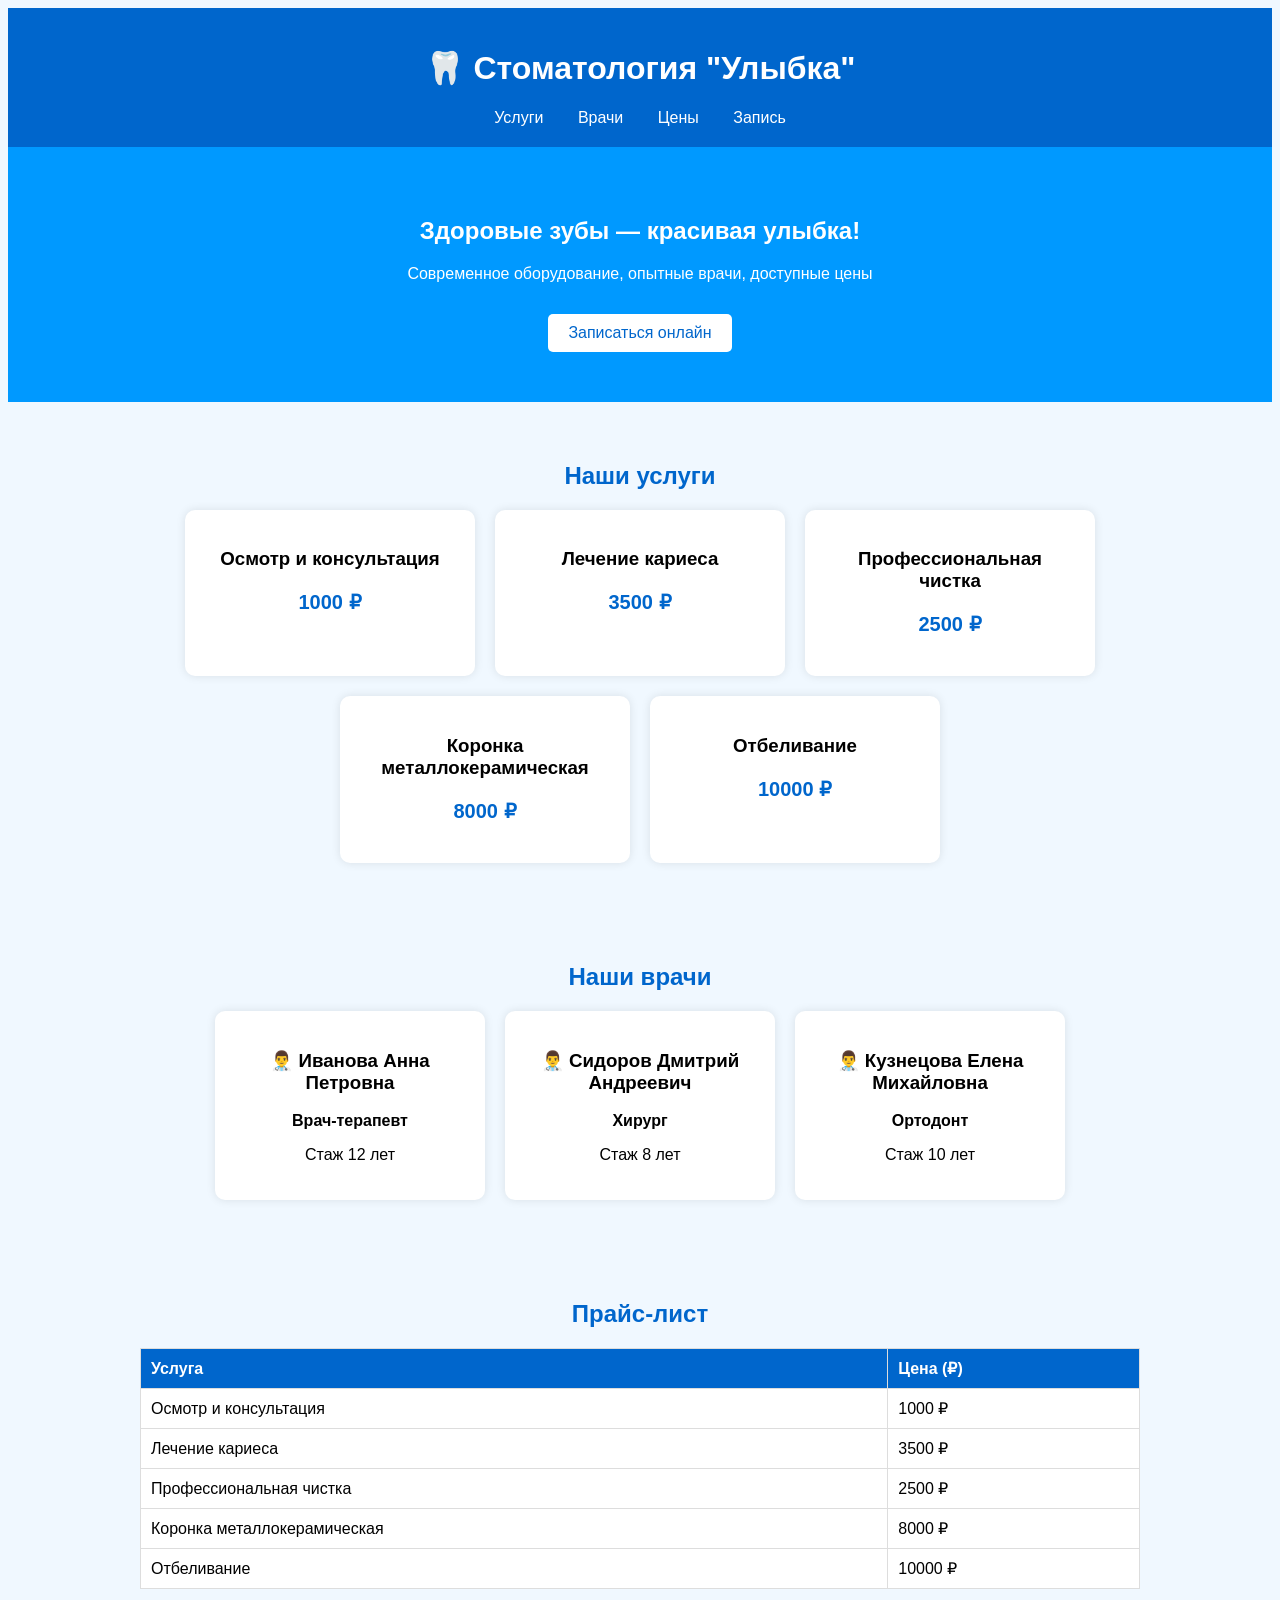
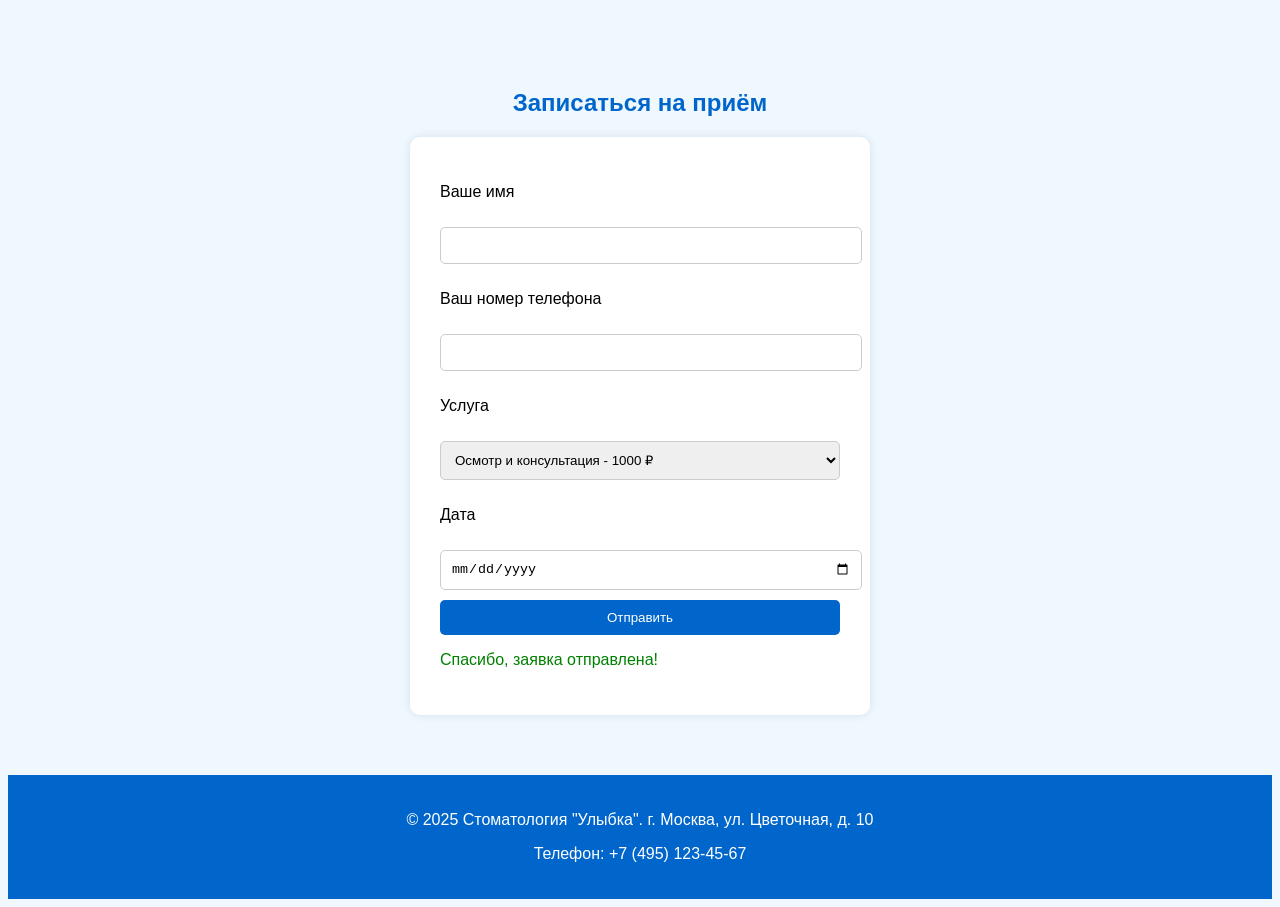
==== index.html @ d26b332f "Rename в.html to index.html" ====
<!DOCTYPE html>
<html lang="ru">
<head>
    <meta charset="UTF-8">
    <title>Стоматология Улыбка</title>
    <link rel="stylesheet" href="в.css">
</head>
<body>
<div class="header">
    <h1>🦷 Стоматология "Улыбка"</h1>
    <div class="nav">
        <a href="#servicesBlock">Услуги</a>
        <a href="#doctorsBlock">Врачи</a>
        <a href="#priceBlock">Цены</a>
        <a href="#formBlock">Запись</a>
    </div>
</div>
<div class="h">
    <h2>Здоровые зубы — красивая улыбка!</h2>
    <p>Современное оборудование, опытные врачи, доступные цены</p>
    <a href="#formBlock" class="b">Записаться онлайн</a>
</div>
<div id="servicesBlock" class="block">
    <h2>Наши услуги</h2>
    <div id="servicesContainer" class="services-box"></div>
</div>
<div id="doctorsBlock" class="block">
    <h2>Наши врачи</h2>
    <div id="doctorsContainer" class="doctors-box"></div>
</div>
<div id="priceBlock" class="block">
    <h2>Прайс-лист</h2>
    <table class="price-table">
        <thead>
            <tr><th>Услуга</th><th>Цена (₽)</th></tr>
        </thead>
        <tbody id="priceTable"></tbody>
    </table>
</div>
<div id="formBlock" class="block">
    <h2>Записаться на приём</h2>
    <div class="form-box">
    <form id="appointmentForm">
        <p>Ваше имя</p>
        <input type="text" id="name">
        <p>Ваш номер телефона</p>
        <input type="tel" id="phone">
        <p>Услуга</p>
        <select id="serviceSelect"></select>
        <p>Дата</p>
        <input type="date" id="date">
        <button type="button" onclick="sps()">Отправить</button>
        <p id="formMessage"></p>
    </form>
</div>
</div>
<div class="footer">
    <p>© 2025 Стоматология "Улыбка". г. Москва, ул. Цветочная, д. 10</p>
    <p>Телефон: +7 (495) 123-45-67</p>
</div>

<script src="в.js"></script>
</body>
</html>
---- в.css ----
body {
    font-family: Arial, sans-serif;
    background-color: #f0f8ff;
    }


.header {
    background-color: #0066cc;
    color: white;
    padding: 20px;
    text-align: center;
    }

.nav {
    margin-top: 10px;
    }

.nav a {
    color: white;
    text-decoration: none;
    margin: 0 15px;
    }
.h {
    background-color: #0099ff;
    color: white;
    text-align: center;
    padding: 50px;
    }
.b {
    background-color: white;
    color: #0066cc;
    padding: 10px 20px;
    text-decoration: none;
    border-radius: 5px;
    display: inline-block;
    margin-top: 15px;
    }
.block {
    padding: 40px;
    max-width: 1000px;
    margin: 0 auto;
    }

.block h2 {
    color: #0066cc;
    text-align: center;
    margin-bottom: 20px;
    }
.services-box {
    display: flex;
    flex-wrap: wrap;
    gap: 20px;
    justify-content: center;
    }

.service {
    background-color: white;
    border-radius: 10px;
    padding: 20px;
    width: 250px;
    text-align: center;
    box-shadow: 0 0 10px rgba(0,0,0,0.1);
    }

.price {
    color: #0066cc;
    font-weight: bold;
    font-size: 20px;
    }

.doctors-box {
    display: flex;
    flex-wrap: wrap;
    gap: 20px;
    justify-content: center;
    }
.doctor {
    background-color: white;
    border-radius: 10px;
    padding: 20px;
    width: 230px;
    text-align: center;
    box-shadow: 0 0 10px rgba(0,0,0,0.1);
    }
.form-box {
    background-color: white;
    padding: 30px;
    border-radius: 10px;
    max-width: 400px;
    margin: 0 auto;
    box-shadow: 0 0 10px rgba(0,0,0,0.1);
    }
input, select {
    width: 100%;
    padding: 10px;
    margin: 10px 0;
    border: 1px solid #ccc;
    border-radius: 5px;
     }
button {
    background-color: #0066cc;
    color: white;
    padding: 10px;
    border: none;
    border-radius: 5px;
    width: 100%;
    cursor: pointer;
    }
.price-table {
        width: 100%;
        background-color: white;
        border-collapse: collapse;
    }

.price-table th, .price-table td {
    padding: 10px;
    border: 1px solid #ddd;
    text-align: left;
    }

.price-table th {
    background-color: #0066cc;
    color: white;
    }

.footer {
    background-color: #0066cc;
    color: white;
    text-align: center;
    padding: 20px;
     margin-top: 20px;
    }
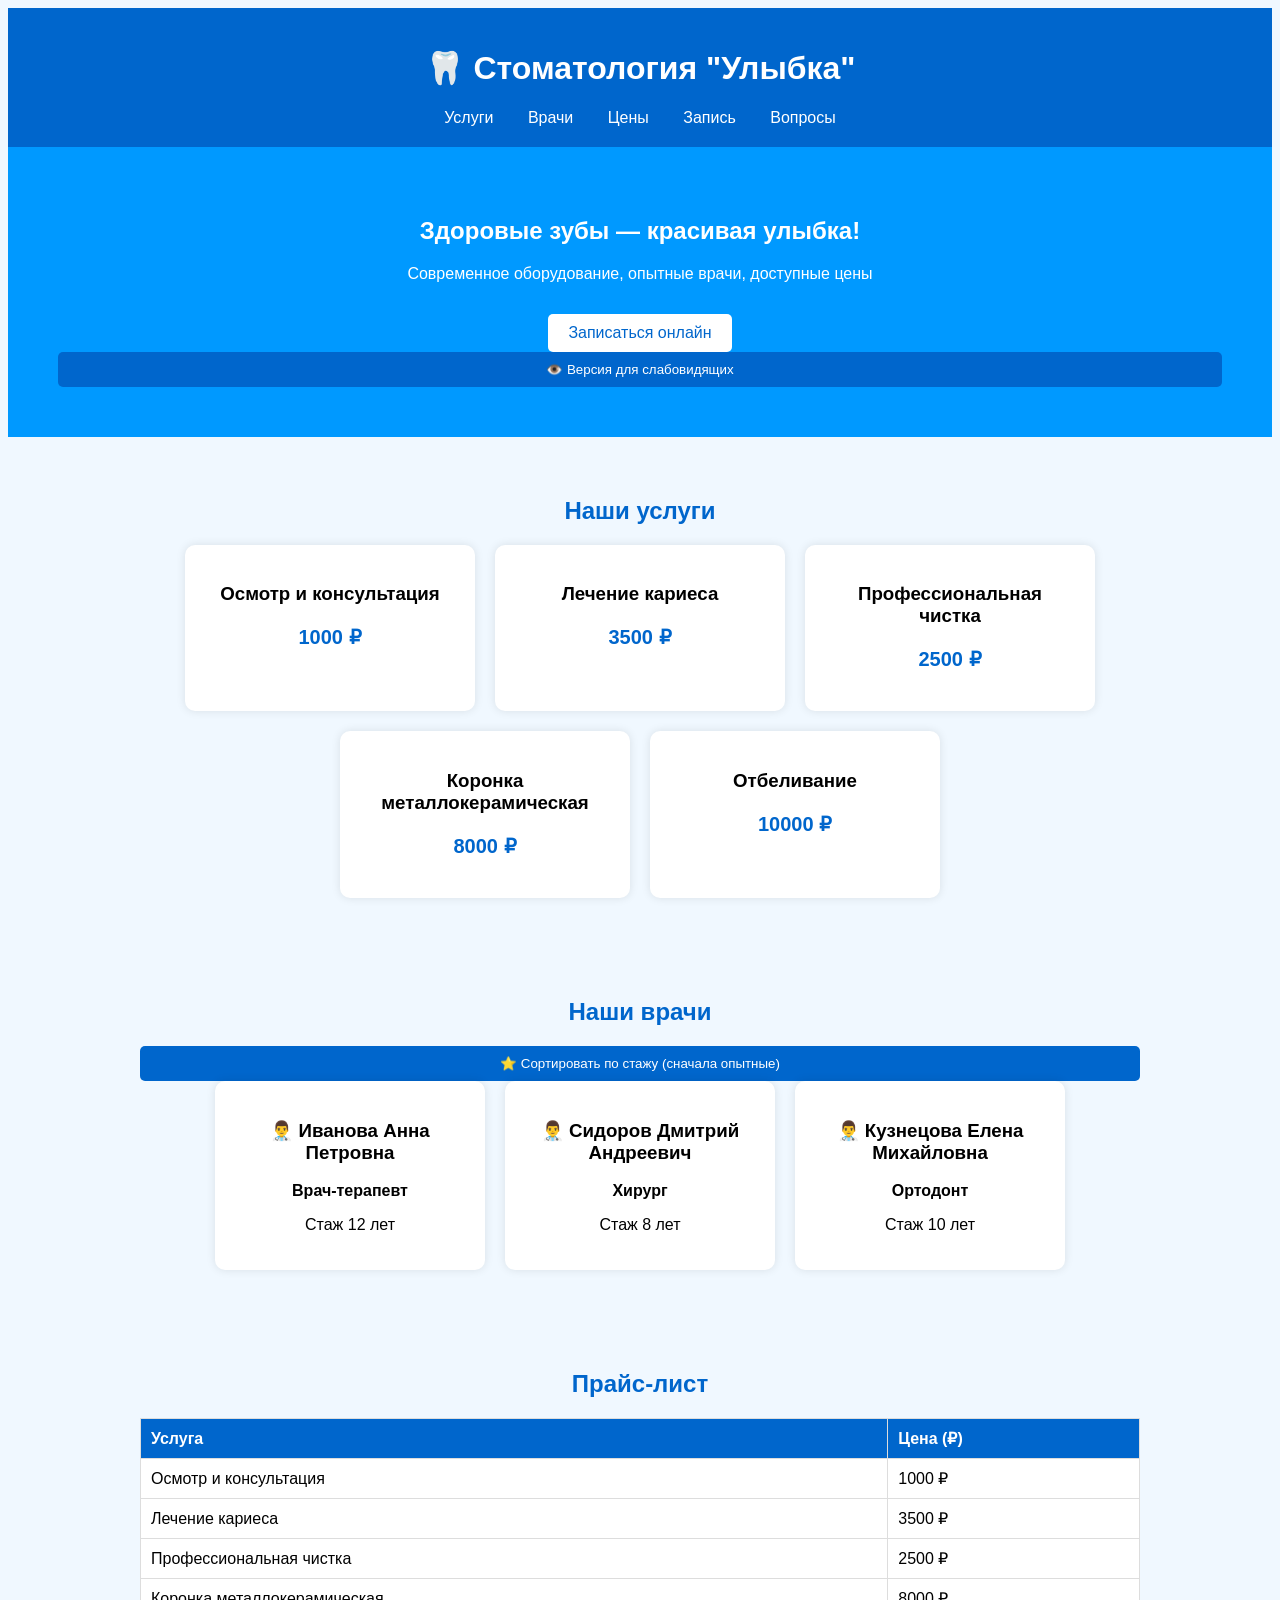
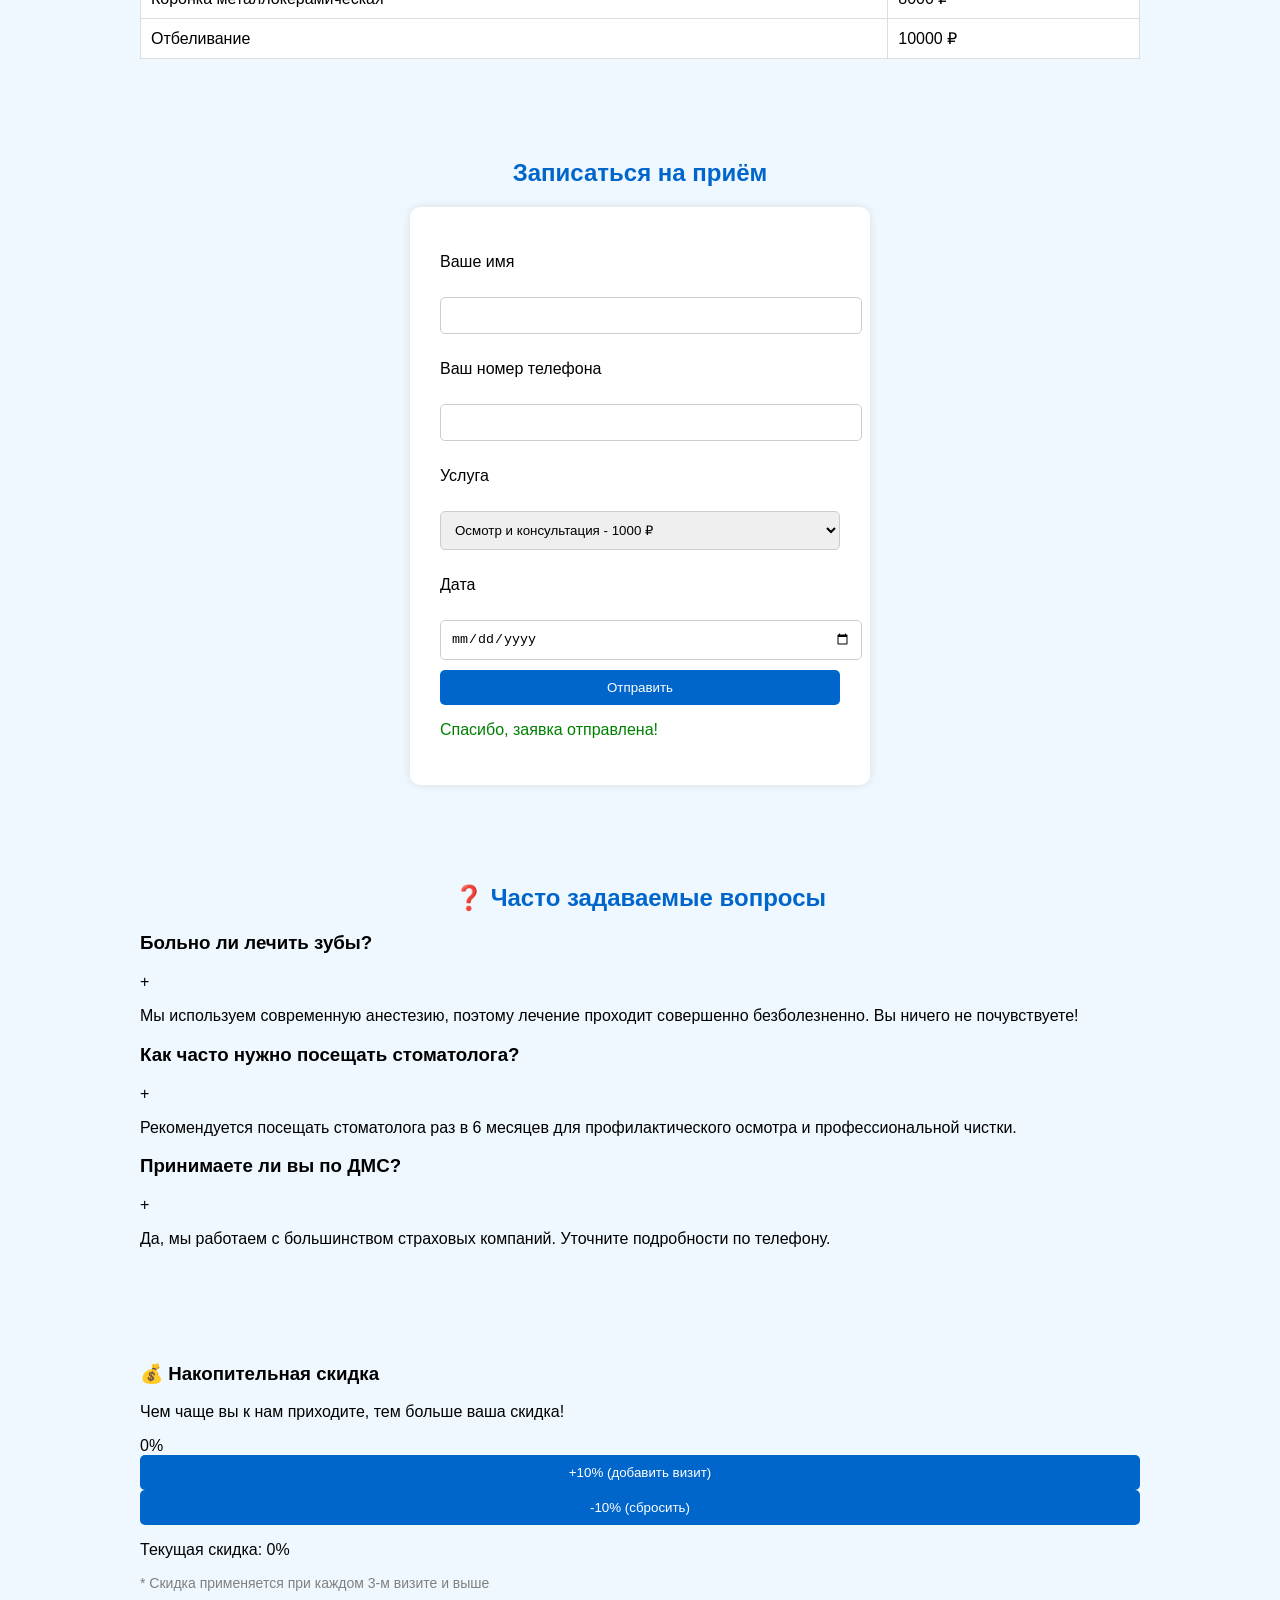
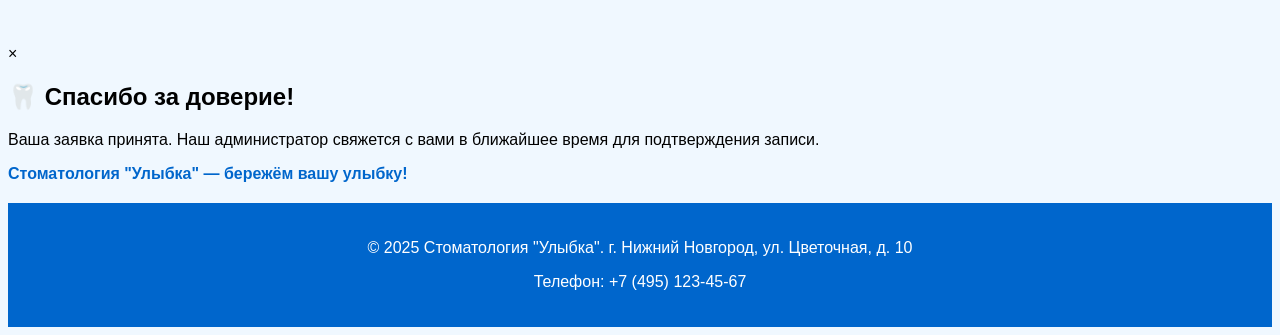
==== commit 6a1f1499: "Update index.html" ====
--- a/index.html
+++ b/index.html
@@ -13,21 +13,30 @@
         <a href="#doctorsBlock">Врачи</a>
         <a href="#priceBlock">Цены</a>
         <a href="#formBlock">Запись</a>
+        <a href="#faqBlock">Вопросы</a>
     </div>
 </div>
 <div class="h">
-    <h2>Здоровые зубы — красивая улыбка!</h2>
+    <h2 id="heroTitle" class="animated-title">Здоровые зубы — красивая улыбка!</h2>
     <p>Современное оборудование, опытные врачи, доступные цены</p>
     <a href="#formBlock" class="b">Записаться онлайн</a>
+    <br>
+    <button id="visionModeBtn" class="vision-btn">👁️ Версия для слабовидящих</button>
 </div>
+
 <div id="servicesBlock" class="block">
     <h2>Наши услуги</h2>
     <div id="servicesContainer" class="services-box"></div>
 </div>
+
 <div id="doctorsBlock" class="block">
     <h2>Наши врачи</h2>
+    <div style="text-align: center;">
+        <button id="sortDoctorsBtn" class="sort-btn">⭐ Сортировать по стажу (сначала опытные)</button>
+    </div>
     <div id="doctorsContainer" class="doctors-box"></div>
 </div>
+
 <div id="priceBlock" class="block">
     <h2>Прайс-лист</h2>
     <table class="price-table">
@@ -37,26 +46,86 @@
         <tbody id="priceTable"></tbody>
     </table>
 </div>
+
 <div id="formBlock" class="block">
     <h2>Записаться на приём</h2>
     <div class="form-box">
-    <form id="appointmentForm">
-        <p>Ваше имя</p>
-        <input type="text" id="name">
-        <p>Ваш номер телефона</p>
-        <input type="tel" id="phone">
-        <p>Услуга</p>
-        <select id="serviceSelect"></select>
-        <p>Дата</p>
-        <input type="date" id="date">
-        <button type="button" onclick="sps()">Отправить</button>
-        <p id="formMessage"></p>
-    </form>
+        <form id="appointmentForm">
+            <p>Ваше имя</p>
+            <input type="text" id="name">
+            <p>Ваш номер телефона</p>
+            <input type="tel" id="phone">
+            <p>Услуга</p>
+            <select id="serviceSelect"></select>
+            <p>Дата</p>
+            <input type="date" id="date">
+            <button type="button" id="submitBtn">Отправить</button>
+            <p id="formMessage"></p>
+        </form>
+    </div>
 </div>
+<div id="faqBlock" class="block">
+    <h2>❓ Часто задаваемые вопросы</h2>
+    <div class="accordion" id="accordion">
+        <div class="accordion-item">
+            <div class="accordion-header">
+                <h3>Больно ли лечить зубы?</h3>
+                <span class="accordion-icon">+</span>
+            </div>
+            <div class="accordion-content">
+                <p>Мы используем современную анестезию, поэтому лечение проходит совершенно безболезненно. Вы ничего не почувствуете!</p>
+            </div>
+        </div>
+        <div class="accordion-item">
+            <div class="accordion-header">
+                <h3>Как часто нужно посещать стоматолога?</h3>
+                <span class="accordion-icon">+</span>
+            </div>
+            <div class="accordion-content">
+                <p>Рекомендуется посещать стоматолога раз в 6 месяцев для профилактического осмотра и профессиональной чистки.</p>
+            </div>
+        </div>
+        <div class="accordion-item">
+            <div class="accordion-header">
+                <h3>Принимаете ли вы по ДМС?</h3>
+                <span class="accordion-icon">+</span>
+            </div>
+            <div class="accordion-content">
+                <p>Да, мы работаем с большинством страховых компаний. Уточните подробности по телефону.</p>
+            </div>
+        </div>
+    </div>
 </div>
+<div class="block">
+    <div class="progress-card">
+        <h3>💰 Накопительная скидка</h3>
+        <p>Чем чаще вы к нам приходите, тем больше ваша скидка!</p>
+        <div class="progress-container">
+            <div class="progress-bar">
+                <div class="progress-fill" id="progressFill">0%</div>
+            </div>
+            <div class="progress-controls">
+                <button id="progressUp" class="btn">+10% (добавить визит)</button>
+                <button id="progressDown" class="btn">-10% (сбросить)</button>
+            </div>
+        </div>
+        <p id="discountText">Текущая скидка: 0%</p>
+        <p style="font-size: 14px; color: gray;">* Скидка применяется при каждом 3-м визите и выше</p>
+    </div>
+</div>
+<div id="modal" class="modal">
+    <div class="modal-content">
+        <span class="modal-close">&times;</span>
+        <h2>🦷 Спасибо за доверие!</h2>
+        <p>Ваша заявка принята. Наш администратор свяжется с вами в ближайшее время для подтверждения записи.</p>
+        <p style="color: #0066cc; font-weight: bold;">Стоматология "Улыбка" — бережём вашу улыбку!</p>
+    </div>
+</div>
+
 <div class="footer">
-    <p>© 2025 Стоматология "Улыбка". г. Москва, ул. Цветочная, д. 10</p>
+    <p>© 2025 Стоматология "Улыбка". г. Нижний Новгород, ул. Цветочная, д. 10</p>
     <p>Телефон: +7 (495) 123-45-67</p>
+    
 </div>
 
 <script src="в.js"></script>
